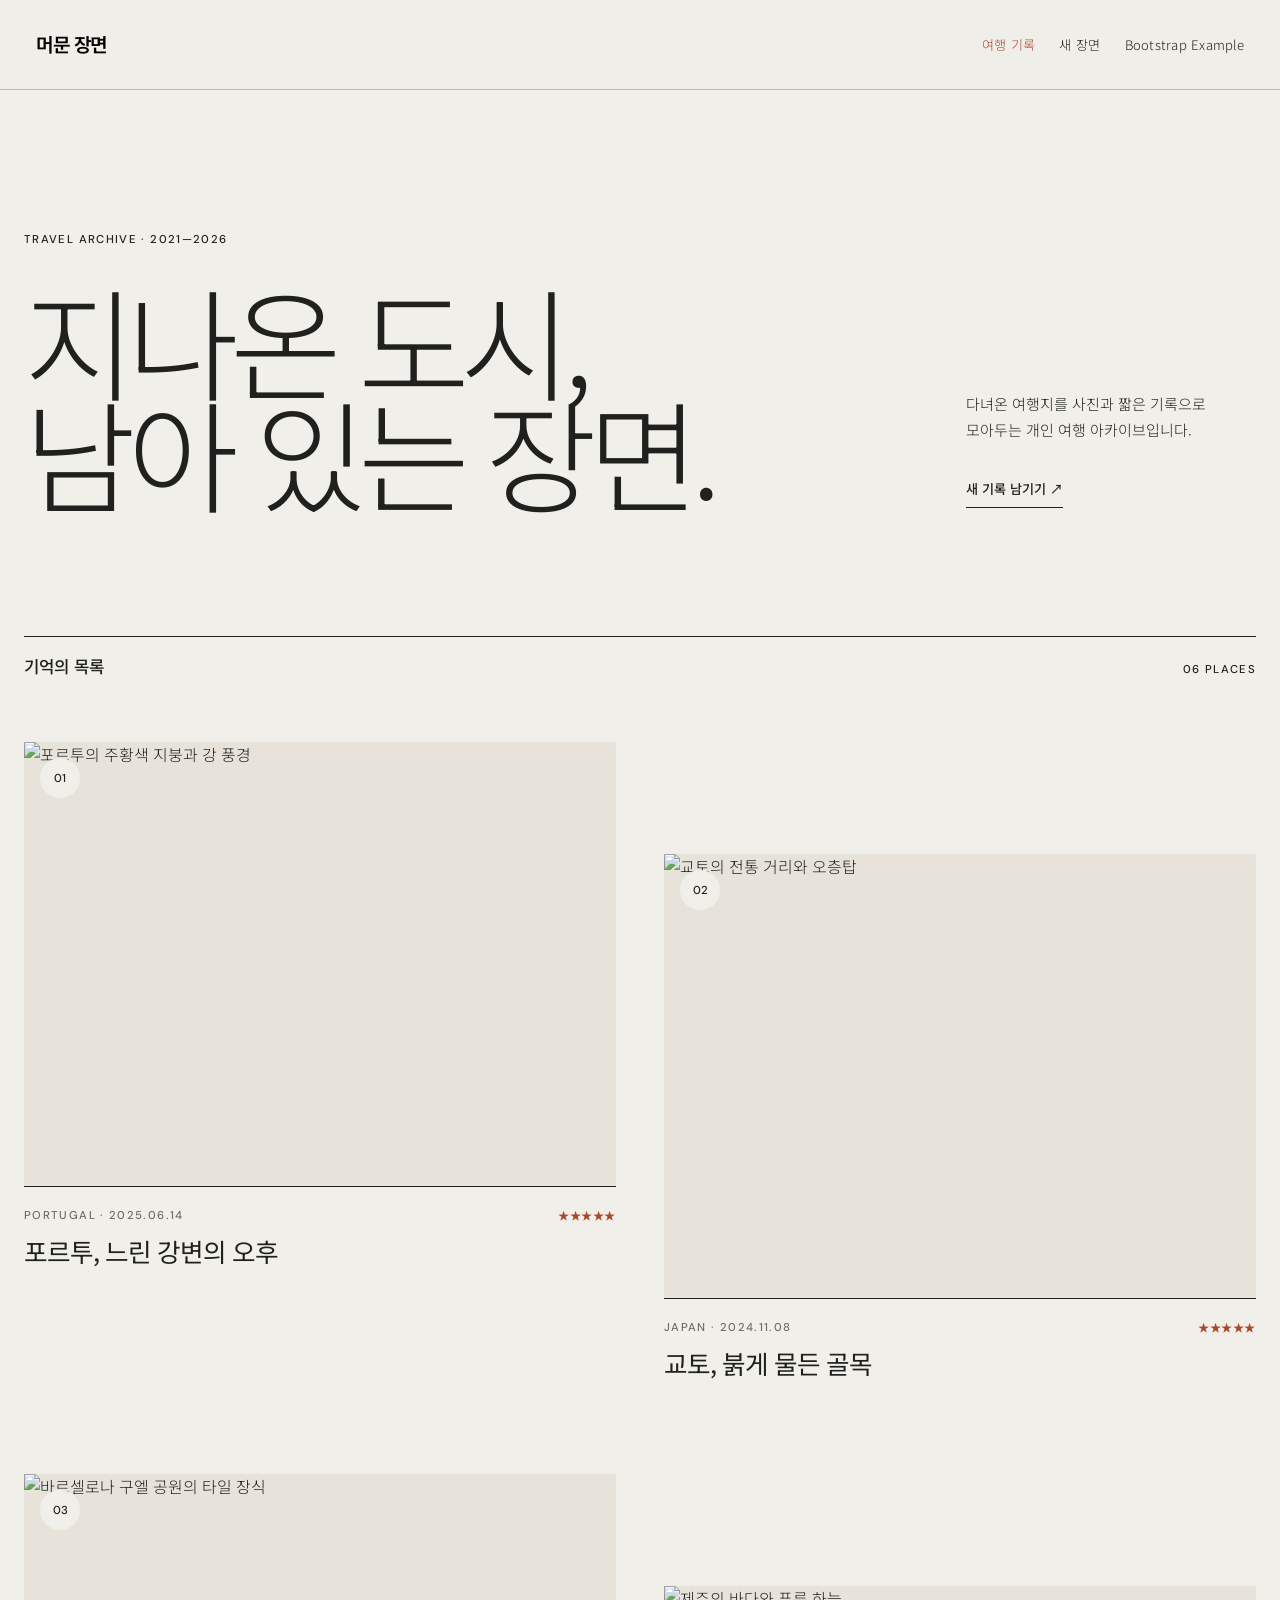
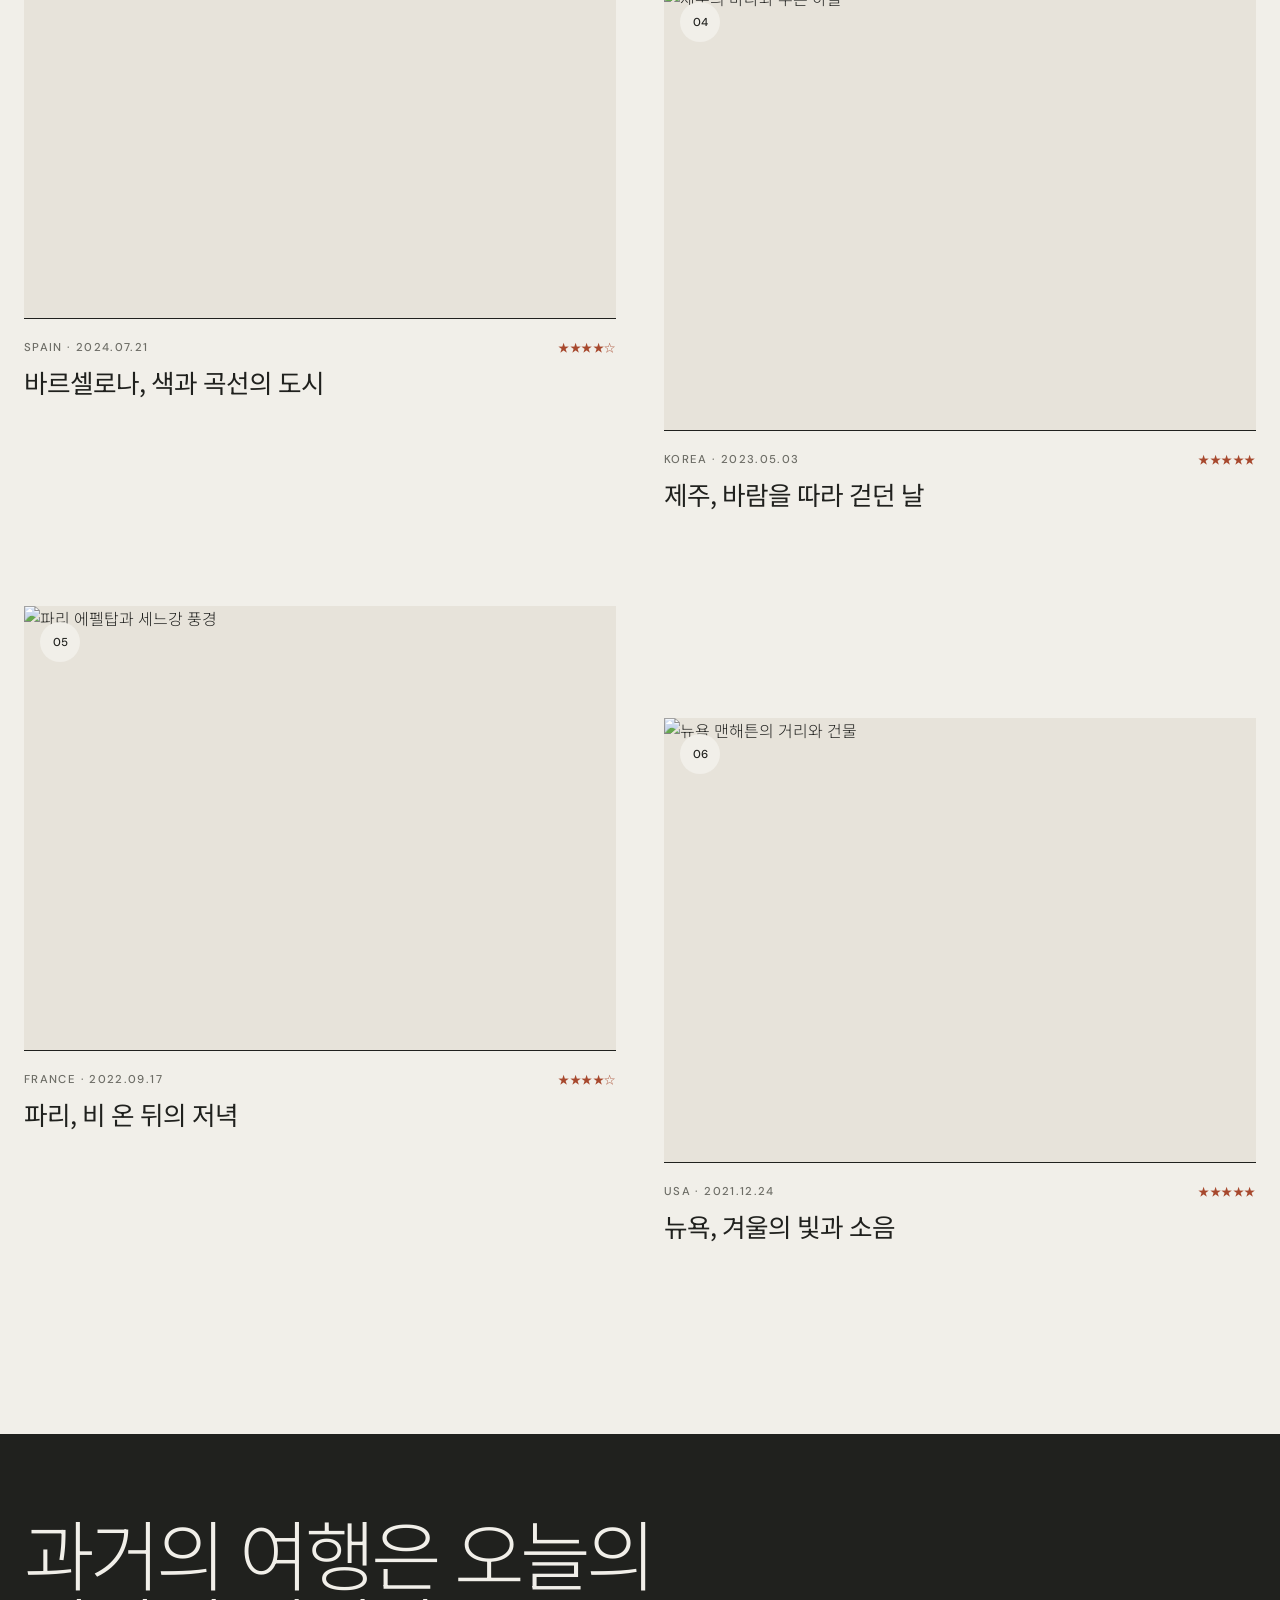
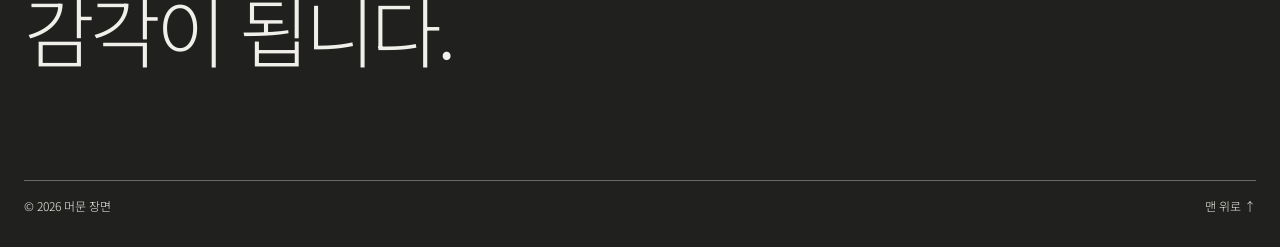
==== index.html @ c7da1b33 "Build responsive travel archive CRUD UI" ====
<!doctype html>
<html lang="ko">
<head>
  <meta charset="utf-8"><meta name="viewport" content="width=device-width, initial-scale=1">
  <meta name="description" content="과거 여행의 장면을 기록하고 돌아보는 여행 아카이브">
  <title>머문 장면 | 여행 기록</title>
  <link rel="preconnect" href="https://fonts.googleapis.com"><link rel="preconnect" href="https://fonts.gstatic.com" crossorigin>
  <link href="https://fonts.googleapis.com/css2?family=DM+Sans:wght@400;500;600&family=Noto+Sans+KR:wght@300;400;500;600&display=swap" rel="stylesheet">
  <link href="https://cdn.jsdelivr.net/npm/bootstrap@5.3.3/dist/css/bootstrap.min.css" rel="stylesheet"><link rel="stylesheet" href="my.css">
</head>
<body id="top">
  <nav class="navbar navbar-expand-lg site-nav"><div class="container-fluid page-shell">
    <a class="navbar-brand brand-mark" href="index.html">머문 장면</a>
    <button class="navbar-toggler" type="button" data-bs-toggle="collapse" data-bs-target="#mainNav" aria-controls="mainNav" aria-expanded="false" aria-label="메뉴 열기"><span class="navbar-toggler-icon"></span></button>
    <div class="collapse navbar-collapse" id="mainNav"><ul class="navbar-nav ms-auto align-items-lg-center gap-lg-4">
      <li class="nav-item"><a class="nav-link active" aria-current="page" href="index.html">여행 기록</a></li>
      <li class="nav-item"><a class="nav-link" href="add.html">새 장면</a></li>
      <li class="nav-item"><a class="nav-link" href="example.html">Bootstrap Example</a></li>
    </ul></div>
  </div></nav>
  <main>
    <header class="hero page-shell"><p class="eyebrow">TRAVEL ARCHIVE · 2021—2026</p><div class="row align-items-end gy-4">
      <div class="col-lg-9"><h1>지나온 도시,<br>남아 있는 장면.</h1></div>
      <div class="col-lg-3 hero-copy"><p>다녀온 여행지를 사진과 짧은 기록으로 모아두는 개인 여행 아카이브입니다.</p><a class="text-link" href="add.html">새 기록 남기기 <span aria-hidden="true">↗</span></a></div>
    </div></header>
    <section class="archive-section page-shell" aria-labelledby="archive-title">
      <div class="section-heading"><h2 id="archive-title">기억의 목록</h2><span>06 PLACES</span></div>
      <div class="row g-4 g-xl-5">
        <div class="col-md-6"><article class="travel-card"><a href="view.html" class="card-image-link" aria-label="포르투 여행 상세 보기"><img src="https://images.unsplash.com/photo-1555881400-74d7acaacd8b?auto=format&fit=crop&w=1200&q=80" alt="포르투의 주황색 지붕과 강 풍경"><span class="card-number">01</span></a><div class="card-copy"><div><p class="card-meta">PORTUGAL · 2025.06.14</p><h3><a href="view.html">포르투, 느린 강변의 오후</a></h3></div><span class="rating" aria-label="만족도 5점">★★★★★</span></div></article></div>
        <div class="col-md-6"><article class="travel-card offset-card"><a href="view.html" class="card-image-link" aria-label="교토 여행 상세 보기"><img src="https://images.unsplash.com/photo-1493976040374-85c8e12f0c0e?auto=format&fit=crop&w=1200&q=80" alt="교토의 전통 거리와 오층탑"><span class="card-number">02</span></a><div class="card-copy"><div><p class="card-meta">JAPAN · 2024.11.08</p><h3><a href="view.html">교토, 붉게 물든 골목</a></h3></div><span class="rating" aria-label="만족도 5점">★★★★★</span></div></article></div>
        <div class="col-md-6"><article class="travel-card"><a href="view.html" class="card-image-link" aria-label="바르셀로나 여행 상세 보기"><img src="https://images.unsplash.com/photo-1583422409516-2895a77efded?auto=format&fit=crop&w=1200&q=80" alt="바르셀로나 구엘 공원의 타일 장식"><span class="card-number">03</span></a><div class="card-copy"><div><p class="card-meta">SPAIN · 2024.07.21</p><h3><a href="view.html">바르셀로나, 색과 곡선의 도시</a></h3></div><span class="rating" aria-label="만족도 4점">★★★★☆</span></div></article></div>
        <div class="col-md-6"><article class="travel-card offset-card"><a href="view.html" class="card-image-link" aria-label="제주 여행 상세 보기"><img src="https://images.unsplash.com/photo-1597307674003-b797251b5d70?auto=format&fit=crop&w=1200&q=80" alt="제주의 바다와 푸른 하늘"><span class="card-number">04</span></a><div class="card-copy"><div><p class="card-meta">KOREA · 2023.05.03</p><h3><a href="view.html">제주, 바람을 따라 걷던 날</a></h3></div><span class="rating" aria-label="만족도 5점">★★★★★</span></div></article></div>
        <div class="col-md-6"><article class="travel-card"><a href="view.html" class="card-image-link" aria-label="파리 여행 상세 보기"><img src="https://images.unsplash.com/photo-1502602898657-3e91760cbb34?auto=format&fit=crop&w=1200&q=80" alt="파리 에펠탑과 세느강 풍경"><span class="card-number">05</span></a><div class="card-copy"><div><p class="card-meta">FRANCE · 2022.09.17</p><h3><a href="view.html">파리, 비 온 뒤의 저녁</a></h3></div><span class="rating" aria-label="만족도 4점">★★★★☆</span></div></article></div>
        <div class="col-md-6"><article class="travel-card offset-card"><a href="view.html" class="card-image-link" aria-label="뉴욕 여행 상세 보기"><img src="https://images.unsplash.com/photo-1485871981521-5b1fd3805eee?auto=format&fit=crop&w=1200&q=80" alt="뉴욕 맨해튼의 거리와 건물"><span class="card-number">06</span></a><div class="card-copy"><div><p class="card-meta">USA · 2021.12.24</p><h3><a href="view.html">뉴욕, 겨울의 빛과 소음</a></h3></div><span class="rating" aria-label="만족도 5점">★★★★★</span></div></article></div>
      </div>
    </section>
  </main>
  <footer class="site-footer"><div class="page-shell"><p>과거의 여행은 오늘의 감각이 됩니다.</p><div><span>© 2026 머문 장면</span><a href="#top">맨 위로 ↑</a></div></div></footer>
  <script src="https://cdn.jsdelivr.net/npm/bootstrap@5.3.3/dist/js/bootstrap.bundle.min.js"></script>
</body>
</html>
---- my.css ----
:root{--ink:#20211e;--paper:#f1efe9;--surface:#e7e3da;--line:rgba(32,33,30,.25);--accent:#a7482d;--muted:#6d6d66}
*{box-sizing:border-box}html{scroll-behavior:smooth;overflow-x:hidden}body{margin:0;overflow-x:hidden;background:var(--paper);color:var(--ink);font-family:"Noto Sans KR",sans-serif;font-weight:300}a{color:inherit;text-decoration:none}img{display:block;width:100%}.page-shell{width:min(100% - 48px,1380px);margin-inline:auto}
.site-nav{padding:25px 0;border-bottom:1px solid var(--line);background:rgba(241,239,233,.94)}.brand-mark{font-size:1.2rem;font-weight:600;letter-spacing:-.06em}.navbar-nav .nav-link{color:var(--ink);font-size:.82rem;letter-spacing:.02em;padding-inline:0!important}.navbar-nav .nav-link:hover,.navbar-nav .nav-link.active{color:var(--accent)}.navbar-toggler{border:0;padding-right:0}.navbar-toggler:focus{box-shadow:none}
.hero{padding-top:clamp(5rem,11vw,10rem);padding-bottom:clamp(5rem,10vw,9rem)}.eyebrow,.card-meta,.detail-label,.form-label,.section-heading span{font-family:"DM Sans",sans-serif;font-size:.71rem;font-weight:500;letter-spacing:.12em;text-transform:uppercase}.hero h1,.page-title,.detail-title{margin:1.3rem 0 0;font-size:clamp(3.4rem,9.5vw,8.8rem);font-weight:300;line-height:.92;letter-spacing:-.075em}.hero-copy{font-size:.94rem;line-height:1.75}.hero-copy p{margin:0 0 2rem;word-break:keep-all;overflow-wrap:anywhere}.text-link{display:inline-block;padding-bottom:6px;border-bottom:1px solid;font-size:.82rem;font-weight:500}.text-link:hover{color:var(--accent);border-color:var(--accent)}
.archive-section{padding-bottom:9rem}.section-heading{display:flex;justify-content:space-between;align-items:baseline;padding:1.2rem 0;margin-bottom:2.8rem;border-top:1px solid}.section-heading h2{margin:0;font-size:1.05rem;font-weight:500}.travel-card{margin-bottom:3rem}.offset-card{margin-top:7rem}.card-image-link{position:relative;display:block;overflow:hidden;background:var(--surface)}.card-image-link img{aspect-ratio:4/3;object-fit:cover;filter:saturate(.76);transition:transform .7s,filter .7s}.card-image-link:hover img{transform:scale(1.025);filter:saturate(1)}.card-number{position:absolute;top:1rem;left:1rem;width:2.5rem;height:2.5rem;display:grid;place-items:center;border-radius:50%;background:var(--paper);font:500 .72rem "DM Sans",sans-serif}.card-copy{display:flex;justify-content:space-between;gap:1rem;align-items:flex-start;padding-top:1.25rem;border-top:1px solid}.card-meta{color:var(--muted);margin:0 0 .7rem}.card-copy h3{margin:0;font-size:clamp(1.25rem,2vw,1.75rem);font-weight:400;letter-spacing:-.04em}.card-copy h3 a:hover{color:var(--accent)}.rating{color:var(--accent);font-size:.7rem;letter-spacing:.05em;white-space:nowrap}
.site-footer{background:var(--ink);color:var(--paper);padding:5rem 0 2rem}.site-footer p{max-width:700px;margin:0 0 7rem;font-size:clamp(2.2rem,6vw,5.5rem);line-height:1;letter-spacing:-.065em}.site-footer .page-shell>div{display:flex;justify-content:space-between;padding-top:1rem;border-top:1px solid rgba(241,239,233,.35);font-size:.75rem}
.page-header{padding:clamp(4rem,9vw,8rem) 0 4rem}.page-title{max-width:950px}.page-intro{max-width:500px;margin:2rem 0 0 auto;line-height:1.8;color:var(--muted)}.form-card{padding:clamp(1.5rem,4vw,4rem);margin-bottom:8rem;border:1px solid var(--line);background:rgba(255,255,255,.18)}.form-section-title{margin:0 0 2.5rem;padding-bottom:1rem;border-bottom:1px solid;font-size:1rem;font-weight:500}.form-label{margin-bottom:.7rem;color:var(--ink)}.required-mark{color:var(--accent)}.form-control,.form-select{min-height:52px;padding:.75rem 0;border:0;border-bottom:1px solid var(--line);border-radius:0;background-color:transparent;color:var(--ink);font-size:.95rem}textarea.form-control{min-height:145px}.form-control:focus,.form-select:focus{border-color:var(--ink);background:transparent;box-shadow:none}.form-text{color:var(--muted);font-size:.75rem}.invalid-feedback{font-size:.76rem}.action-row{display:flex;justify-content:flex-end;gap:.75rem;margin-top:3rem;padding-top:2rem;border-top:1px solid var(--line)}.btn-editorial{min-width:130px;padding:.85rem 1.4rem;border:1px solid var(--ink);border-radius:0;background:var(--ink);color:var(--paper);font-size:.82rem}.btn-editorial:hover{border-color:var(--accent);background:var(--accent);color:#fff}.btn-editorial.btn-light{background:transparent;color:var(--ink)}.btn-editorial.btn-light:hover{background:var(--ink);color:var(--paper)}.btn-editorial.btn-danger{border-color:var(--accent);background:transparent;color:var(--accent)}.btn-editorial.btn-danger:hover{background:var(--accent);color:#fff}
.detail-hero{padding:3rem 0 0}.detail-image{height:min(68vw,760px);object-fit:cover;filter:saturate(.8)}.detail-content{padding-top:4rem;padding-bottom:8rem}.detail-kicker{color:var(--accent)}.detail-title{margin-top:.8rem;font-size:clamp(3rem,7vw,6.5rem)}.detail-grid{margin-top:4rem;border-top:1px solid}.detail-item{padding:1.4rem 0;border-bottom:1px solid var(--line)}.detail-label{display:block;margin-bottom:.5rem;color:var(--muted)}.detail-value{margin:0;font-size:1rem;line-height:1.75}.review-block{margin-top:4rem;padding:clamp(2rem,5vw,5rem);background:var(--surface)}.review-block blockquote{max-width:900px;margin:1rem 0 0;font-size:clamp(1.5rem,3vw,2.7rem);font-weight:300;line-height:1.45;letter-spacing:-.04em}
@media(max-width:767.98px){.page-shell{width:min(100% - 30px,1380px)}.site-nav{padding:16px 0}.navbar-collapse{padding-top:1rem}.hero{padding-top:4.5rem}.hero h1{font-size:clamp(3rem,13vw,4rem);line-height:.98}.hero-copy{margin-top:1rem}.archive-section{padding-bottom:4rem}.offset-card{margin-top:0}.travel-card{margin-bottom:1.5rem}.card-copy{display:block}.rating{display:block;margin-top:.8rem}.site-footer p{margin-bottom:4rem}.site-footer .page-shell>div{gap:1rem;flex-direction:column}.page-header{padding-top:3.5rem}.page-title{font-size:clamp(3rem,14vw,5rem)}.page-intro{margin-left:0}.form-card{margin-bottom:4rem}.action-row{flex-direction:column-reverse}.action-row .btn-editorial{width:100%}.detail-image{height:72vh;min-height:430px}.detail-content{padding-bottom:4rem}}
@media(prefers-reduced-motion:reduce){*{scroll-behavior:auto!important;transition:none!important}}
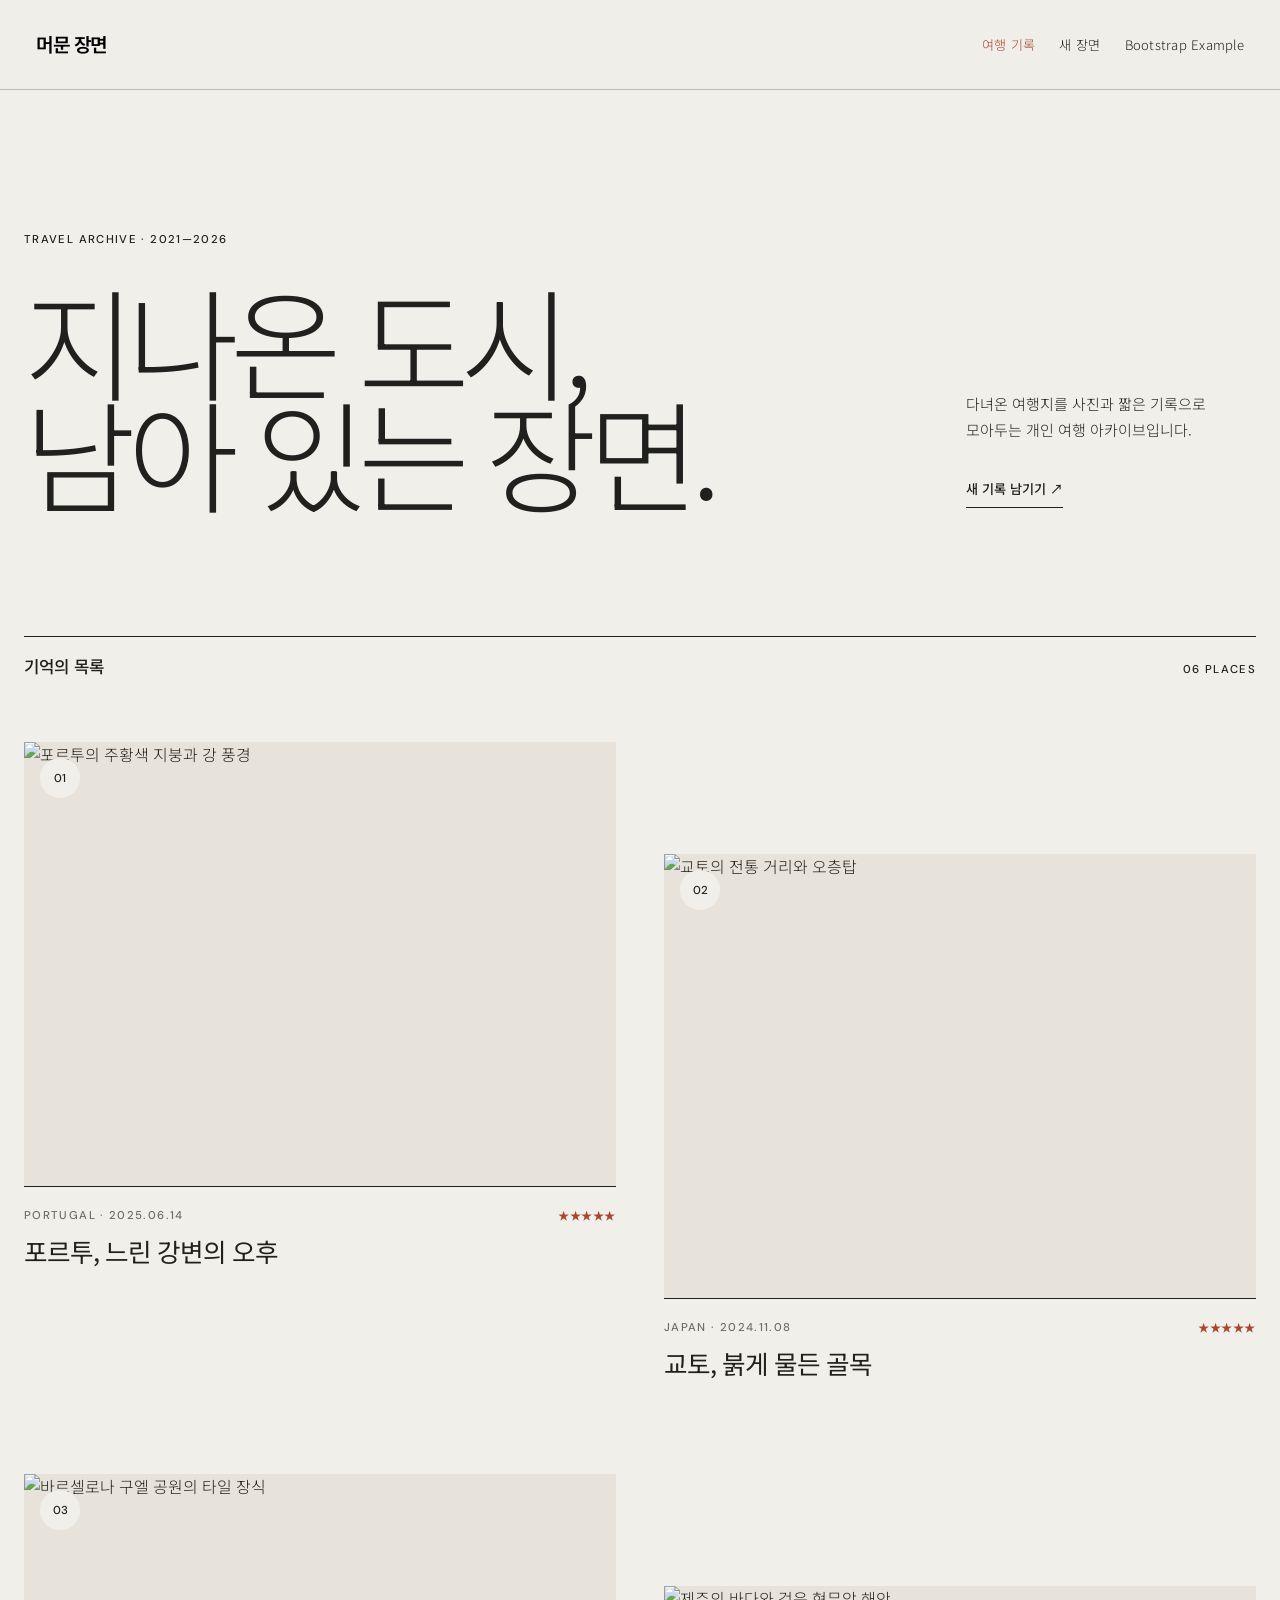
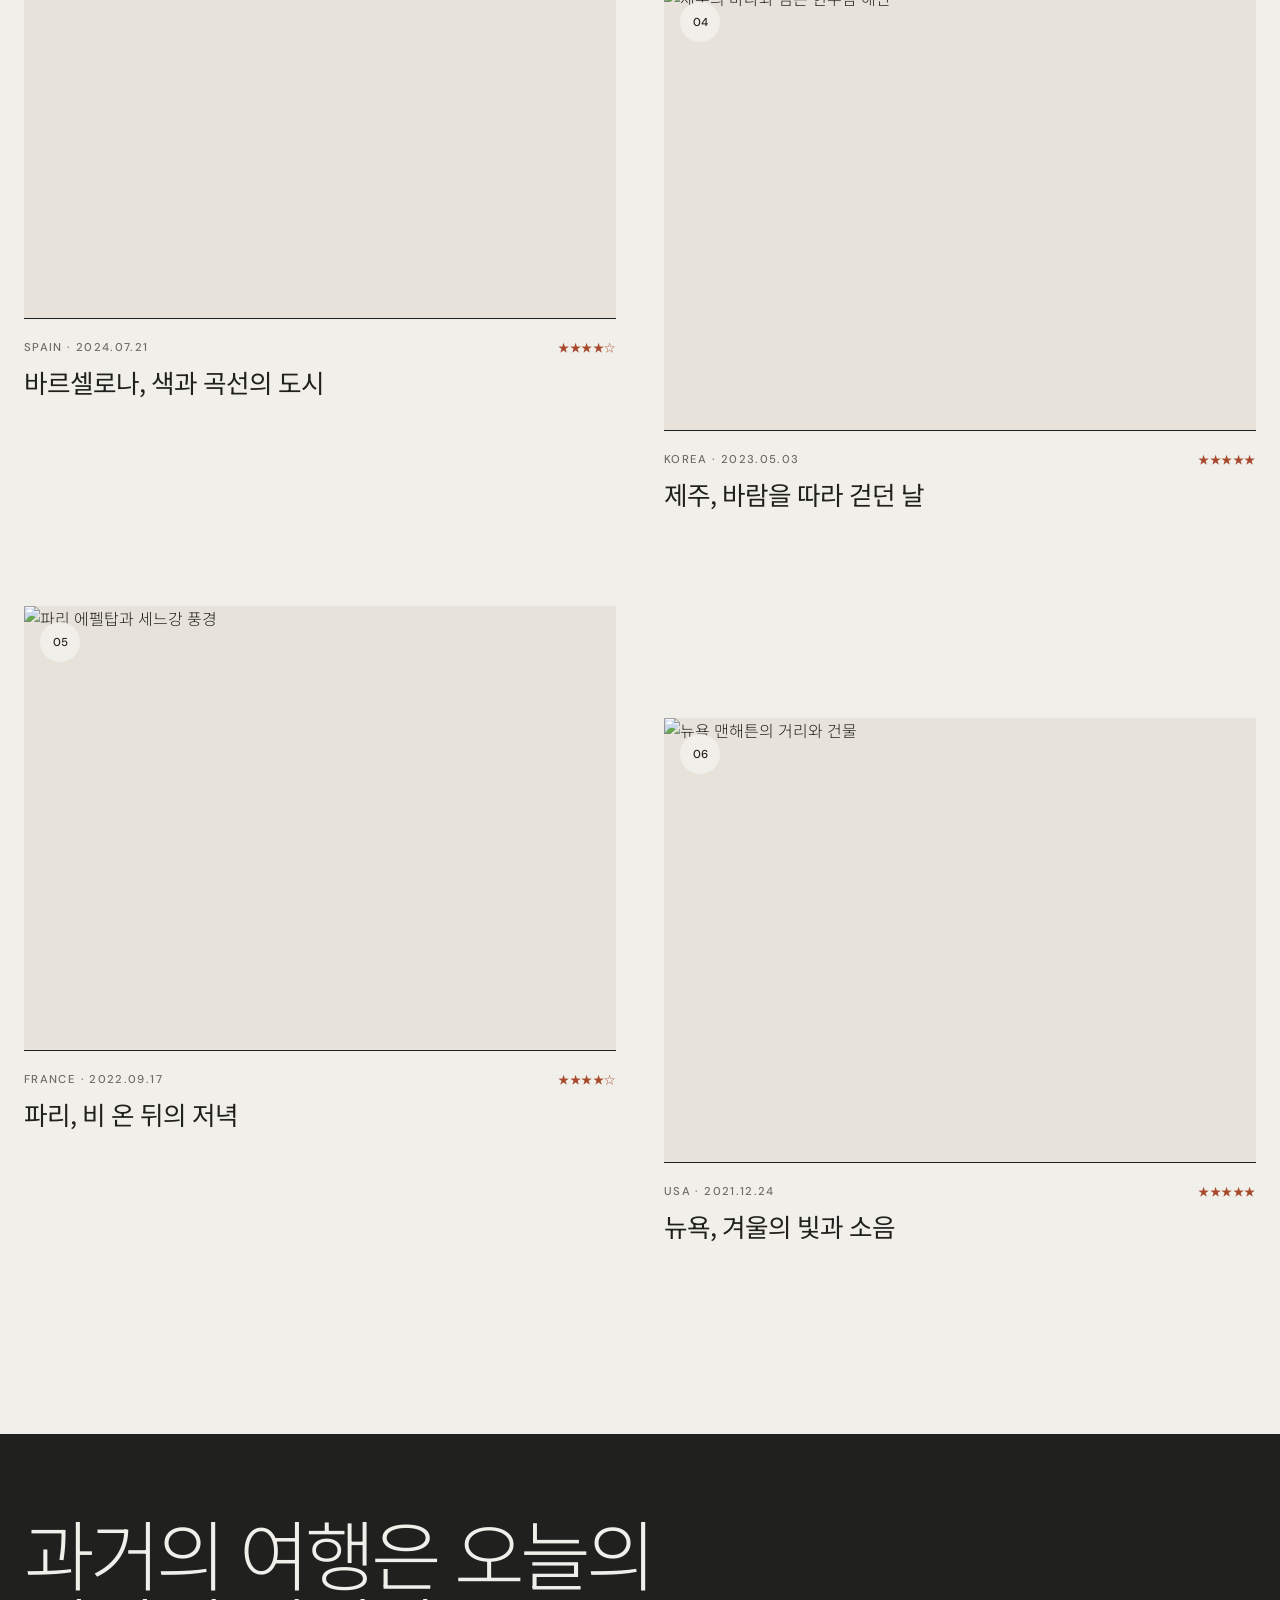
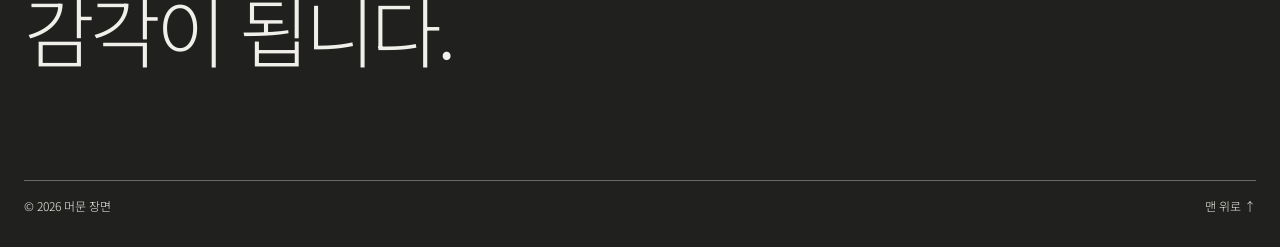
==== commit 8fdf22ff: "Fix travel images and per-card details" ====
--- a/index.html
+++ b/index.html
@@ -26,12 +26,12 @@
     <section class="archive-section page-shell" aria-labelledby="archive-title">
       <div class="section-heading"><h2 id="archive-title">기억의 목록</h2><span>06 PLACES</span></div>
       <div class="row g-4 g-xl-5">
-        <div class="col-md-6"><article class="travel-card"><a href="view.html" class="card-image-link" aria-label="포르투 여행 상세 보기"><img src="https://images.unsplash.com/photo-1555881400-74d7acaacd8b?auto=format&fit=crop&w=1200&q=80" alt="포르투의 주황색 지붕과 강 풍경"><span class="card-number">01</span></a><div class="card-copy"><div><p class="card-meta">PORTUGAL · 2025.06.14</p><h3><a href="view.html">포르투, 느린 강변의 오후</a></h3></div><span class="rating" aria-label="만족도 5점">★★★★★</span></div></article></div>
-        <div class="col-md-6"><article class="travel-card offset-card"><a href="view.html" class="card-image-link" aria-label="교토 여행 상세 보기"><img src="https://images.unsplash.com/photo-1493976040374-85c8e12f0c0e?auto=format&fit=crop&w=1200&q=80" alt="교토의 전통 거리와 오층탑"><span class="card-number">02</span></a><div class="card-copy"><div><p class="card-meta">JAPAN · 2024.11.08</p><h3><a href="view.html">교토, 붉게 물든 골목</a></h3></div><span class="rating" aria-label="만족도 5점">★★★★★</span></div></article></div>
-        <div class="col-md-6"><article class="travel-card"><a href="view.html" class="card-image-link" aria-label="바르셀로나 여행 상세 보기"><img src="https://images.unsplash.com/photo-1583422409516-2895a77efded?auto=format&fit=crop&w=1200&q=80" alt="바르셀로나 구엘 공원의 타일 장식"><span class="card-number">03</span></a><div class="card-copy"><div><p class="card-meta">SPAIN · 2024.07.21</p><h3><a href="view.html">바르셀로나, 색과 곡선의 도시</a></h3></div><span class="rating" aria-label="만족도 4점">★★★★☆</span></div></article></div>
-        <div class="col-md-6"><article class="travel-card offset-card"><a href="view.html" class="card-image-link" aria-label="제주 여행 상세 보기"><img src="https://images.unsplash.com/photo-1597307674003-b797251b5d70?auto=format&fit=crop&w=1200&q=80" alt="제주의 바다와 푸른 하늘"><span class="card-number">04</span></a><div class="card-copy"><div><p class="card-meta">KOREA · 2023.05.03</p><h3><a href="view.html">제주, 바람을 따라 걷던 날</a></h3></div><span class="rating" aria-label="만족도 5점">★★★★★</span></div></article></div>
-        <div class="col-md-6"><article class="travel-card"><a href="view.html" class="card-image-link" aria-label="파리 여행 상세 보기"><img src="https://images.unsplash.com/photo-1502602898657-3e91760cbb34?auto=format&fit=crop&w=1200&q=80" alt="파리 에펠탑과 세느강 풍경"><span class="card-number">05</span></a><div class="card-copy"><div><p class="card-meta">FRANCE · 2022.09.17</p><h3><a href="view.html">파리, 비 온 뒤의 저녁</a></h3></div><span class="rating" aria-label="만족도 4점">★★★★☆</span></div></article></div>
-        <div class="col-md-6"><article class="travel-card offset-card"><a href="view.html" class="card-image-link" aria-label="뉴욕 여행 상세 보기"><img src="https://images.unsplash.com/photo-1485871981521-5b1fd3805eee?auto=format&fit=crop&w=1200&q=80" alt="뉴욕 맨해튼의 거리와 건물"><span class="card-number">06</span></a><div class="card-copy"><div><p class="card-meta">USA · 2021.12.24</p><h3><a href="view.html">뉴욕, 겨울의 빛과 소음</a></h3></div><span class="rating" aria-label="만족도 5점">★★★★★</span></div></article></div>
+        <div class="col-md-6"><article class="travel-card"><a href="view.html?id=porto" class="card-image-link" aria-label="포르투 여행 상세 보기"><img src="https://images.unsplash.com/photo-1555881400-74d7acaacd8b?auto=format&fit=crop&w=1200&q=80" alt="포르투의 주황색 지붕과 강 풍경"><span class="card-number">01</span></a><div class="card-copy"><div><p class="card-meta">PORTUGAL · 2025.06.14</p><h3><a href="view.html?id=porto">포르투, 느린 강변의 오후</a></h3></div><span class="rating" aria-label="만족도 5점">★★★★★</span></div></article></div>
+        <div class="col-md-6"><article class="travel-card offset-card"><a href="view.html?id=kyoto" class="card-image-link" aria-label="교토 여행 상세 보기"><img src="https://images.unsplash.com/photo-1493976040374-85c8e12f0c0e?auto=format&fit=crop&w=1200&q=80" alt="교토의 전통 거리와 오층탑"><span class="card-number">02</span></a><div class="card-copy"><div><p class="card-meta">JAPAN · 2024.11.08</p><h3><a href="view.html?id=kyoto">교토, 붉게 물든 골목</a></h3></div><span class="rating" aria-label="만족도 5점">★★★★★</span></div></article></div>
+        <div class="col-md-6"><article class="travel-card"><a href="view.html?id=barcelona" class="card-image-link" aria-label="바르셀로나 여행 상세 보기"><img src="https://images.unsplash.com/photo-1583422409516-2895a77efded?auto=format&fit=crop&w=1200&q=80" alt="바르셀로나 구엘 공원의 타일 장식"><span class="card-number">03</span></a><div class="card-copy"><div><p class="card-meta">SPAIN · 2024.07.21</p><h3><a href="view.html?id=barcelona">바르셀로나, 색과 곡선의 도시</a></h3></div><span class="rating" aria-label="만족도 4점">★★★★☆</span></div></article></div>
+        <div class="col-md-6"><article class="travel-card offset-card"><a href="view.html?id=jeju" class="card-image-link" aria-label="제주 여행 상세 보기"><img src="https://images.unsplash.com/photo-1642950722659-94734c495370?auto=format&fit=crop&w=1200&q=80" alt="제주의 바다와 검은 현무암 해안"><span class="card-number">04</span></a><div class="card-copy"><div><p class="card-meta">KOREA · 2023.05.03</p><h3><a href="view.html?id=jeju">제주, 바람을 따라 걷던 날</a></h3></div><span class="rating" aria-label="만족도 5점">★★★★★</span></div></article></div>
+        <div class="col-md-6"><article class="travel-card"><a href="view.html?id=paris" class="card-image-link" aria-label="파리 여행 상세 보기"><img src="https://images.unsplash.com/photo-1502602898657-3e91760cbb34?auto=format&fit=crop&w=1200&q=80" alt="파리 에펠탑과 세느강 풍경"><span class="card-number">05</span></a><div class="card-copy"><div><p class="card-meta">FRANCE · 2022.09.17</p><h3><a href="view.html?id=paris">파리, 비 온 뒤의 저녁</a></h3></div><span class="rating" aria-label="만족도 4점">★★★★☆</span></div></article></div>
+        <div class="col-md-6"><article class="travel-card offset-card"><a href="view.html?id=new-york" class="card-image-link" aria-label="뉴욕 여행 상세 보기"><img src="https://images.unsplash.com/photo-1485871981521-5b1fd3805eee?auto=format&fit=crop&w=1200&q=80" alt="뉴욕 맨해튼의 거리와 건물"><span class="card-number">06</span></a><div class="card-copy"><div><p class="card-meta">USA · 2021.12.24</p><h3><a href="view.html?id=new-york">뉴욕, 겨울의 빛과 소음</a></h3></div><span class="rating" aria-label="만족도 5점">★★★★★</span></div></article></div>
       </div>
     </section>
   </main>
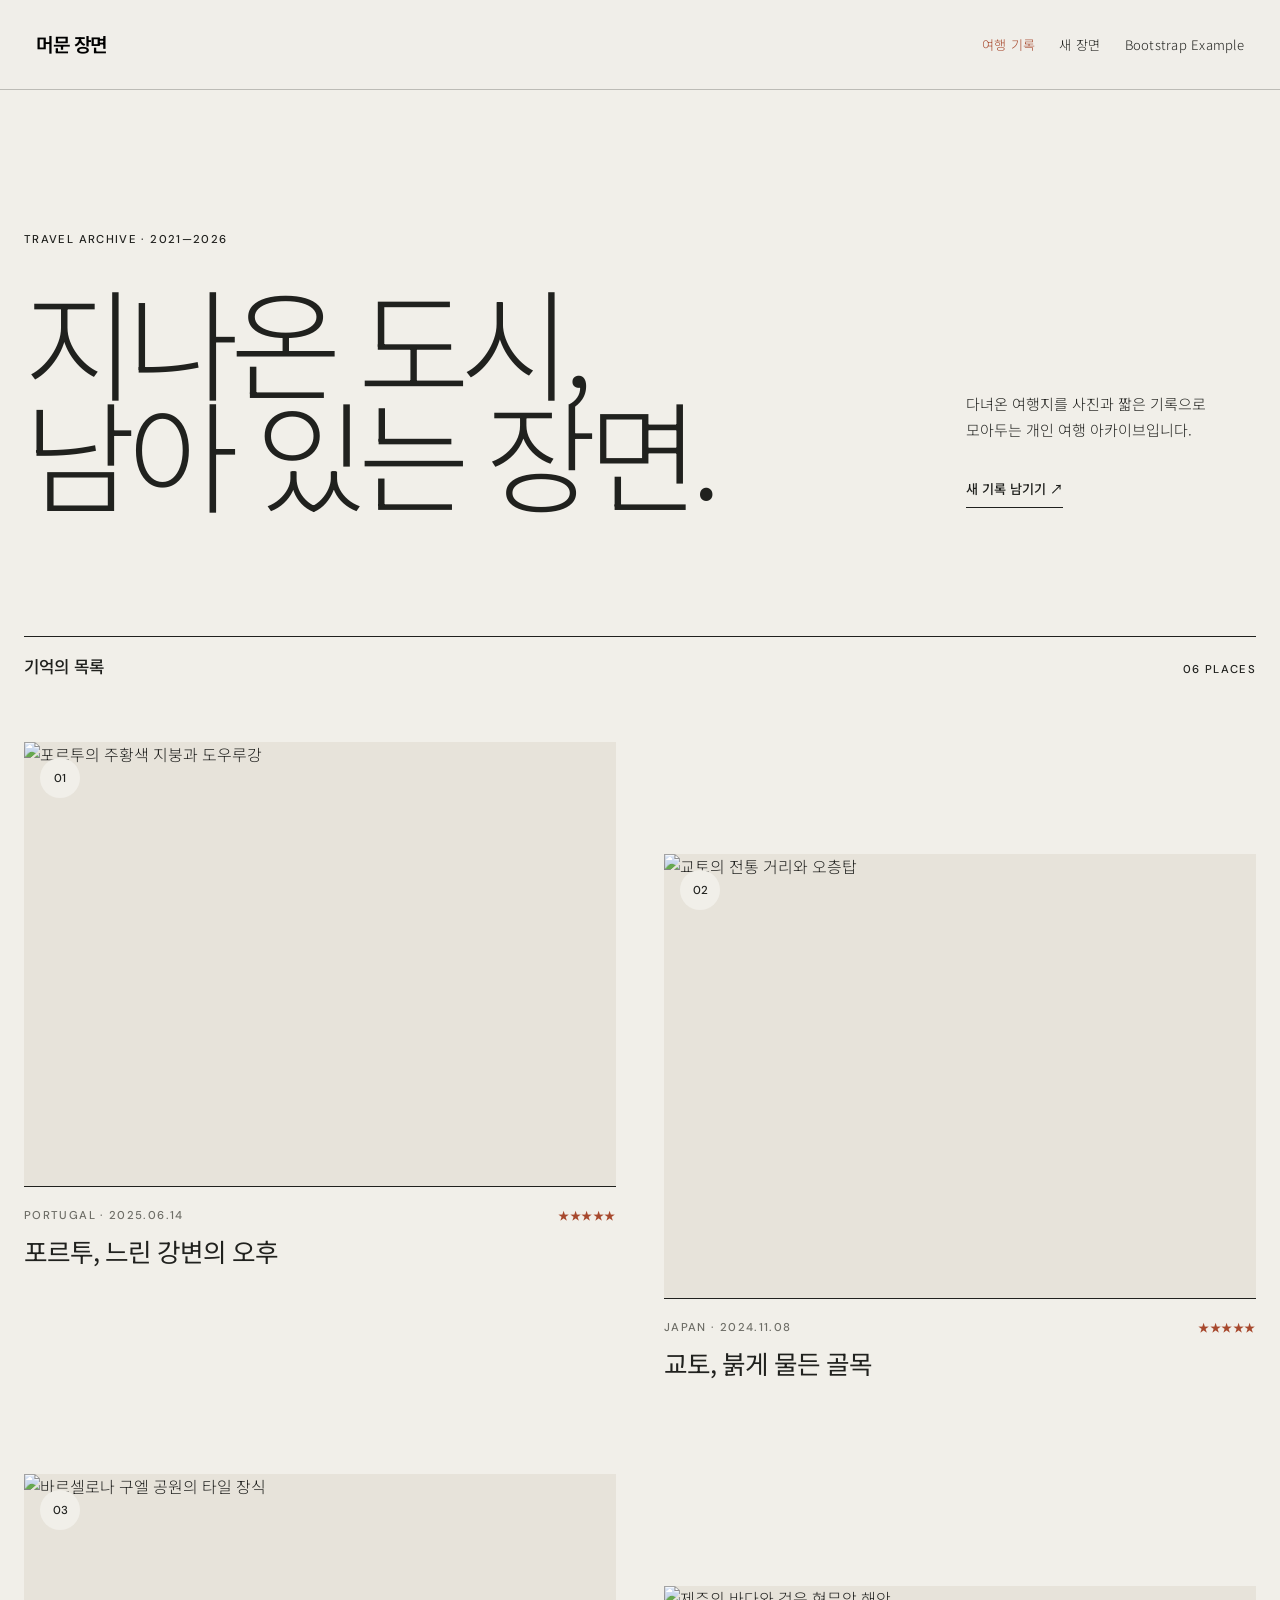
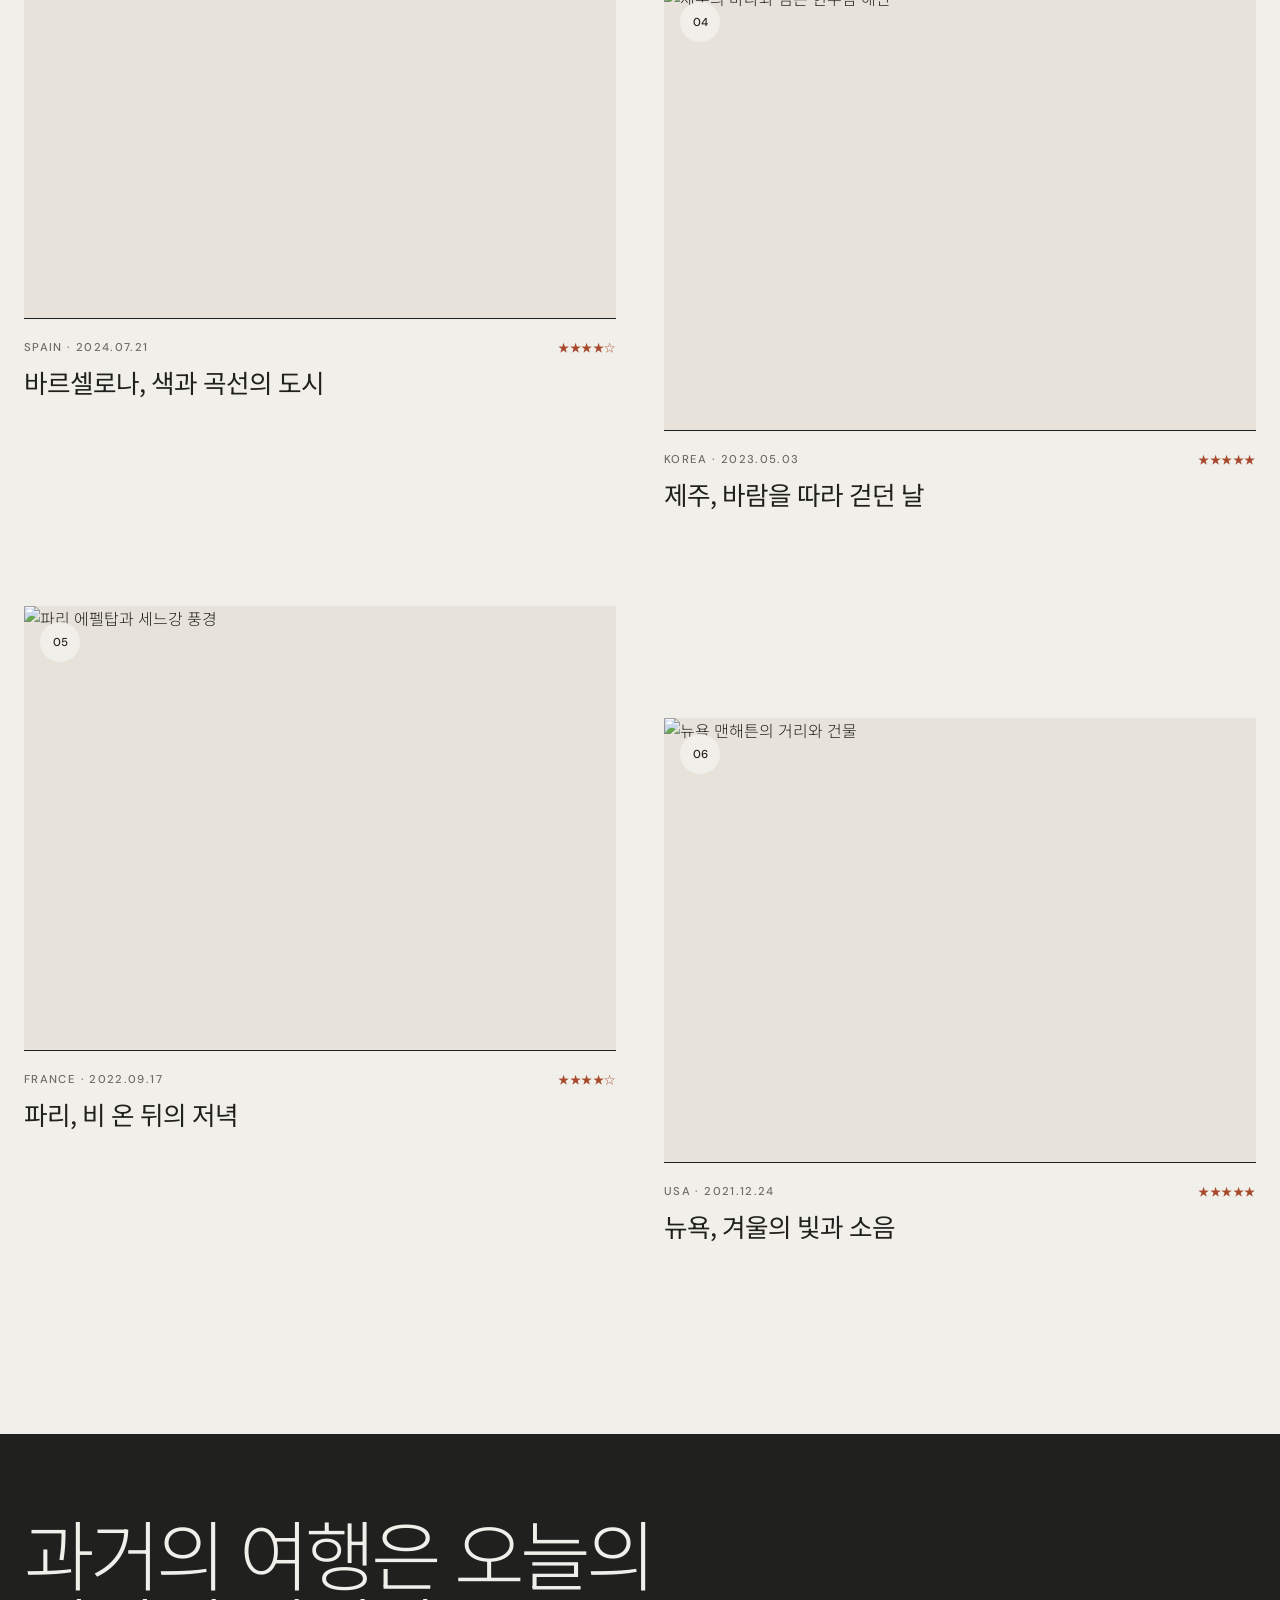
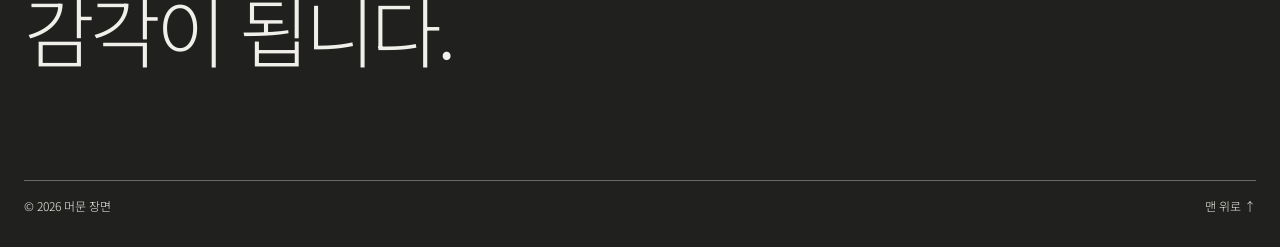
==== commit de67ed09: "Persist CRUD records with photo uploads" ====
--- a/index.html
+++ b/index.html
@@ -24,18 +24,30 @@
       <div class="col-lg-3 hero-copy"><p>다녀온 여행지를 사진과 짧은 기록으로 모아두는 개인 여행 아카이브입니다.</p><a class="text-link" href="add.html">새 기록 남기기 <span aria-hidden="true">↗</span></a></div>
     </div></header>
     <section class="archive-section page-shell" aria-labelledby="archive-title">
-      <div class="section-heading"><h2 id="archive-title">기억의 목록</h2><span>06 PLACES</span></div>
-      <div class="row g-4 g-xl-5">
-        <div class="col-md-6"><article class="travel-card"><a href="view.html?id=porto" class="card-image-link" aria-label="포르투 여행 상세 보기"><img src="https://images.unsplash.com/photo-1555881400-74d7acaacd8b?auto=format&fit=crop&w=1200&q=80" alt="포르투의 주황색 지붕과 강 풍경"><span class="card-number">01</span></a><div class="card-copy"><div><p class="card-meta">PORTUGAL · 2025.06.14</p><h3><a href="view.html?id=porto">포르투, 느린 강변의 오후</a></h3></div><span class="rating" aria-label="만족도 5점">★★★★★</span></div></article></div>
-        <div class="col-md-6"><article class="travel-card offset-card"><a href="view.html?id=kyoto" class="card-image-link" aria-label="교토 여행 상세 보기"><img src="https://images.unsplash.com/photo-1493976040374-85c8e12f0c0e?auto=format&fit=crop&w=1200&q=80" alt="교토의 전통 거리와 오층탑"><span class="card-number">02</span></a><div class="card-copy"><div><p class="card-meta">JAPAN · 2024.11.08</p><h3><a href="view.html?id=kyoto">교토, 붉게 물든 골목</a></h3></div><span class="rating" aria-label="만족도 5점">★★★★★</span></div></article></div>
-        <div class="col-md-6"><article class="travel-card"><a href="view.html?id=barcelona" class="card-image-link" aria-label="바르셀로나 여행 상세 보기"><img src="https://images.unsplash.com/photo-1583422409516-2895a77efded?auto=format&fit=crop&w=1200&q=80" alt="바르셀로나 구엘 공원의 타일 장식"><span class="card-number">03</span></a><div class="card-copy"><div><p class="card-meta">SPAIN · 2024.07.21</p><h3><a href="view.html?id=barcelona">바르셀로나, 색과 곡선의 도시</a></h3></div><span class="rating" aria-label="만족도 4점">★★★★☆</span></div></article></div>
-        <div class="col-md-6"><article class="travel-card offset-card"><a href="view.html?id=jeju" class="card-image-link" aria-label="제주 여행 상세 보기"><img src="https://images.unsplash.com/photo-1642950722659-94734c495370?auto=format&fit=crop&w=1200&q=80" alt="제주의 바다와 검은 현무암 해안"><span class="card-number">04</span></a><div class="card-copy"><div><p class="card-meta">KOREA · 2023.05.03</p><h3><a href="view.html?id=jeju">제주, 바람을 따라 걷던 날</a></h3></div><span class="rating" aria-label="만족도 5점">★★★★★</span></div></article></div>
-        <div class="col-md-6"><article class="travel-card"><a href="view.html?id=paris" class="card-image-link" aria-label="파리 여행 상세 보기"><img src="https://images.unsplash.com/photo-1502602898657-3e91760cbb34?auto=format&fit=crop&w=1200&q=80" alt="파리 에펠탑과 세느강 풍경"><span class="card-number">05</span></a><div class="card-copy"><div><p class="card-meta">FRANCE · 2022.09.17</p><h3><a href="view.html?id=paris">파리, 비 온 뒤의 저녁</a></h3></div><span class="rating" aria-label="만족도 4점">★★★★☆</span></div></article></div>
-        <div class="col-md-6"><article class="travel-card offset-card"><a href="view.html?id=new-york" class="card-image-link" aria-label="뉴욕 여행 상세 보기"><img src="https://images.unsplash.com/photo-1485871981521-5b1fd3805eee?auto=format&fit=crop&w=1200&q=80" alt="뉴욕 맨해튼의 거리와 건물"><span class="card-number">06</span></a><div class="card-copy"><div><p class="card-meta">USA · 2021.12.24</p><h3><a href="view.html?id=new-york">뉴욕, 겨울의 빛과 소음</a></h3></div><span class="rating" aria-label="만족도 5점">★★★★★</span></div></article></div>
-      </div>
+      <div class="section-heading"><h2 id="archive-title">기억의 목록</h2><span id="placeCount">00 PLACES</span></div>
+      <div class="row g-4 g-xl-5" id="travelGrid"></div>
     </section>
   </main>
   <footer class="site-footer"><div class="page-shell"><p>과거의 여행은 오늘의 감각이 됩니다.</p><div><span>© 2026 머문 장면</span><a href="#top">맨 위로 ↑</a></div></div></footer>
-  <script src="https://cdn.jsdelivr.net/npm/bootstrap@5.3.3/dist/js/bootstrap.bundle.min.js"></script>
+  <script src="https://cdn.jsdelivr.net/npm/bootstrap@5.3.3/dist/js/bootstrap.bundle.min.js"></script><script src="travel-store.js"></script>
+  <script>
+    const grid=document.getElementById("travelGrid");
+    const travels=TravelStore.getAll();
+    document.getElementById("placeCount").textContent=`${String(travels.length).padStart(2,"0")} PLACES`;
+    travels.forEach((travel,index)=>{
+      const column=document.createElement("div");column.className="col-md-6";
+      const article=document.createElement("article");article.className=`travel-card${index%2 ? " offset-card" : ""}`;
+      const imageLink=document.createElement("a");imageLink.className="card-image-link";imageLink.href=`view.html?id=${encodeURIComponent(travel.id)}`;imageLink.setAttribute("aria-label",`${travel.city} 여행 상세 보기`);
+      const image=document.createElement("img");image.src=travel.image;image.alt=travel.alt||`${travel.city} 여행 사진`;
+      const number=document.createElement("span");number.className="card-number";number.textContent=String(index+1).padStart(2,"0");
+      imageLink.append(image,number);
+      const copy=document.createElement("div");copy.className="card-copy";
+      const text=document.createElement("div"),meta=document.createElement("p"),heading=document.createElement("h3"),titleLink=document.createElement("a");
+      meta.className="card-meta";meta.textContent=`${travel.countryEn||travel.country.toUpperCase()} · ${TravelStore.formatDate(travel.date)}`;
+      titleLink.href=imageLink.href;titleLink.textContent=`${travel.city}, ${travel.title}`;heading.append(titleLink);text.append(meta,heading);
+      const rating=document.createElement("span");rating.className="rating";rating.setAttribute("aria-label",`만족도 ${travel.rating}점`);rating.textContent=`${"★".repeat(travel.rating)}${"☆".repeat(5-travel.rating)}`;
+      copy.append(text,rating);article.append(imageLink,copy);column.append(article);grid.append(column);
+    });
+  </script>
 </body>
 </html>
--- a/my.css
+++ b/my.css
@@ -5,6 +5,7 @@
 .archive-section{padding-bottom:9rem}.section-heading{display:flex;justify-content:space-between;align-items:baseline;padding:1.2rem 0;margin-bottom:2.8rem;border-top:1px solid}.section-heading h2{margin:0;font-size:1.05rem;font-weight:500}.travel-card{margin-bottom:3rem}.offset-card{margin-top:7rem}.card-image-link{position:relative;display:block;overflow:hidden;background:var(--surface)}.card-image-link img{aspect-ratio:4/3;object-fit:cover;filter:saturate(.76);transition:transform .7s,filter .7s}.card-image-link:hover img{transform:scale(1.025);filter:saturate(1)}.card-number{position:absolute;top:1rem;left:1rem;width:2.5rem;height:2.5rem;display:grid;place-items:center;border-radius:50%;background:var(--paper);font:500 .72rem "DM Sans",sans-serif}.card-copy{display:flex;justify-content:space-between;gap:1rem;align-items:flex-start;padding-top:1.25rem;border-top:1px solid}.card-meta{color:var(--muted);margin:0 0 .7rem}.card-copy h3{margin:0;font-size:clamp(1.25rem,2vw,1.75rem);font-weight:400;letter-spacing:-.04em}.card-copy h3 a:hover{color:var(--accent)}.rating{color:var(--accent);font-size:.7rem;letter-spacing:.05em;white-space:nowrap}
 .site-footer{background:var(--ink);color:var(--paper);padding:5rem 0 2rem}.site-footer p{max-width:700px;margin:0 0 7rem;font-size:clamp(2.2rem,6vw,5.5rem);line-height:1;letter-spacing:-.065em}.site-footer .page-shell>div{display:flex;justify-content:space-between;padding-top:1rem;border-top:1px solid rgba(241,239,233,.35);font-size:.75rem}
 .page-header{padding:clamp(4rem,9vw,8rem) 0 4rem}.page-title{max-width:950px}.page-intro{max-width:500px;margin:2rem 0 0 auto;line-height:1.8;color:var(--muted)}.form-card{padding:clamp(1.5rem,4vw,4rem);margin-bottom:8rem;border:1px solid var(--line);background:rgba(255,255,255,.18)}.form-section-title{margin:0 0 2.5rem;padding-bottom:1rem;border-bottom:1px solid;font-size:1rem;font-weight:500}.form-label{margin-bottom:.7rem;color:var(--ink)}.required-mark{color:var(--accent)}.form-control,.form-select{min-height:52px;padding:.75rem 0;border:0;border-bottom:1px solid var(--line);border-radius:0;background-color:transparent;color:var(--ink);font-size:.95rem}textarea.form-control{min-height:145px}.form-control:focus,.form-select:focus{border-color:var(--ink);background:transparent;box-shadow:none}.form-text{color:var(--muted);font-size:.75rem}.invalid-feedback{font-size:.76rem}.action-row{display:flex;justify-content:flex-end;gap:.75rem;margin-top:3rem;padding-top:2rem;border-top:1px solid var(--line)}.btn-editorial{min-width:130px;padding:.85rem 1.4rem;border:1px solid var(--ink);border-radius:0;background:var(--ink);color:var(--paper);font-size:.82rem}.btn-editorial:hover{border-color:var(--accent);background:var(--accent);color:#fff}.btn-editorial.btn-light{background:transparent;color:var(--ink)}.btn-editorial.btn-light:hover{background:var(--ink);color:var(--paper)}.btn-editorial.btn-danger{border-color:var(--accent);background:transparent;color:var(--accent)}.btn-editorial.btn-danger:hover{background:var(--accent);color:#fff}
+.photo-preview{width:min(100%,520px);margin-top:1.25rem;aspect-ratio:4/3;object-fit:cover;background:var(--surface)}
 .detail-hero{padding:3rem 0 0}.detail-image{height:min(68vw,760px);object-fit:cover;filter:saturate(.8)}.detail-content{padding-top:4rem;padding-bottom:8rem}.detail-kicker{color:var(--accent)}.detail-title{margin-top:.8rem;font-size:clamp(3rem,7vw,6.5rem)}.detail-grid{margin-top:4rem;border-top:1px solid}.detail-item{padding:1.4rem 0;border-bottom:1px solid var(--line)}.detail-label{display:block;margin-bottom:.5rem;color:var(--muted)}.detail-value{margin:0;font-size:1rem;line-height:1.75}.review-block{margin-top:4rem;padding:clamp(2rem,5vw,5rem);background:var(--surface)}.review-block blockquote{max-width:900px;margin:1rem 0 0;font-size:clamp(1.5rem,3vw,2.7rem);font-weight:300;line-height:1.45;letter-spacing:-.04em}
 @media(max-width:767.98px){.page-shell{width:min(100% - 30px,1380px)}.site-nav{padding:16px 0}.navbar-collapse{padding-top:1rem}.hero{padding-top:4.5rem}.hero h1{font-size:clamp(3rem,13vw,4rem);line-height:.98}.hero-copy{margin-top:1rem}.archive-section{padding-bottom:4rem}.offset-card{margin-top:0}.travel-card{margin-bottom:1.5rem}.card-copy{display:block}.rating{display:block;margin-top:.8rem}.site-footer p{margin-bottom:4rem}.site-footer .page-shell>div{gap:1rem;flex-direction:column}.page-header{padding-top:3.5rem}.page-title{font-size:clamp(3rem,14vw,5rem)}.page-intro{margin-left:0}.form-card{margin-bottom:4rem}.action-row{flex-direction:column-reverse}.action-row .btn-editorial{width:100%}.detail-image{height:72vh;min-height:430px}.detail-content{padding-bottom:4rem}}
 @media(prefers-reduced-motion:reduce){*{scroll-behavior:auto!important;transition:none!important}}
